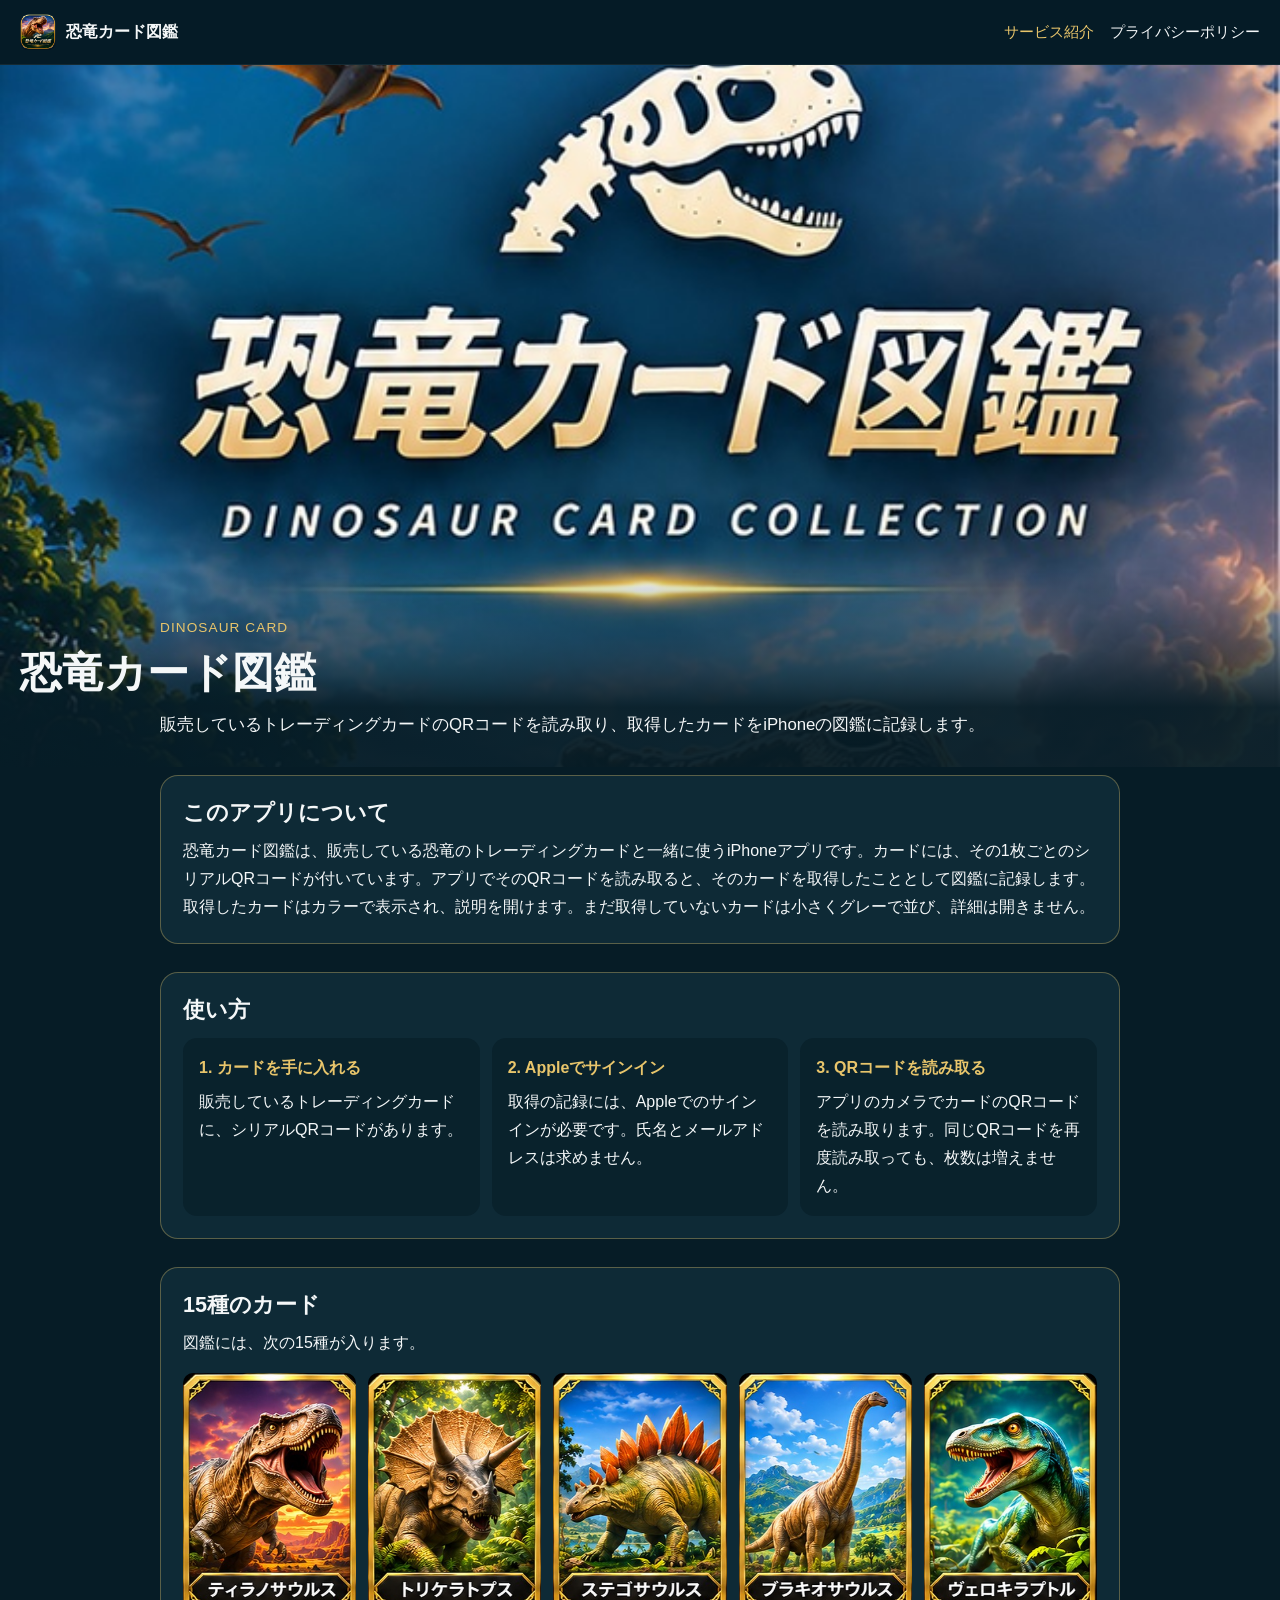
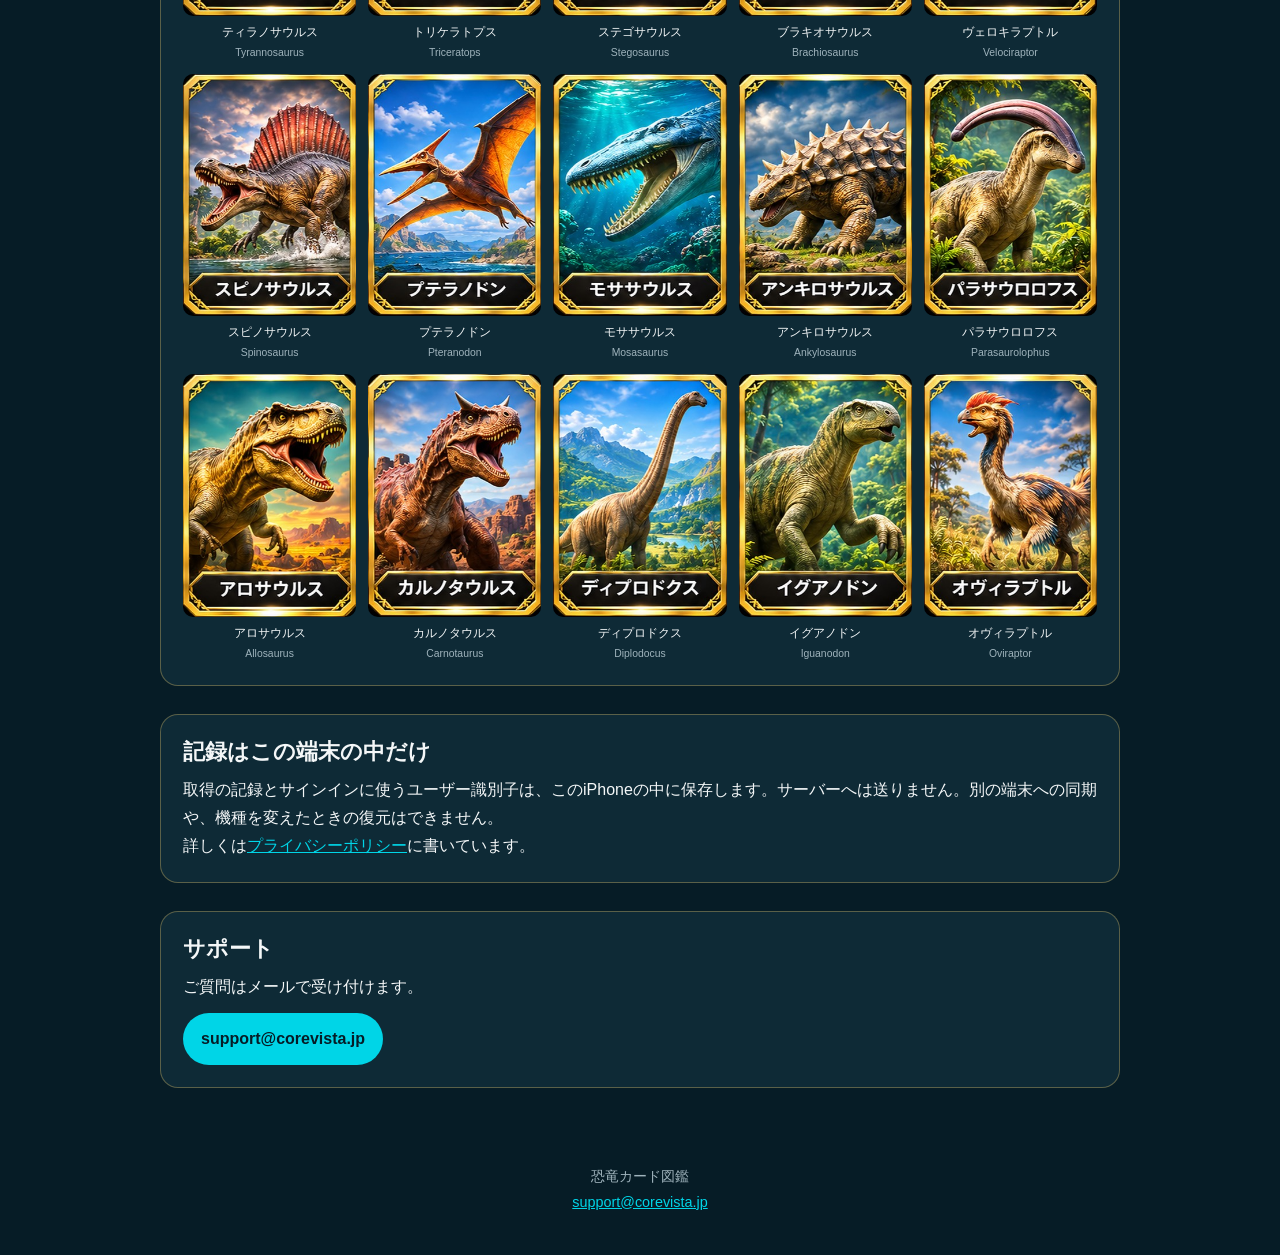
==== index.html @ 26ca5046 "Add the service introduction and privacy policy pages. These pages explain the trading-card QR flow " ====
<!DOCTYPE html>
<html lang="ja">
<head>
  <meta charset="utf-8">
  <meta name="viewport" content="width=device-width, initial-scale=1">
  <title>恐竜カード図鑑</title>
  <meta name="description" content="販売している恐竜トレーディングカードのQRコードを読み取り、取得したカードをiPhoneの図鑑に記録するアプリです。">
  <link rel="icon" href="images/icon.png">
  <link rel="stylesheet" href="style.css">
</head>
<body>
  <header class="site-header">
    <a class="brand" href="index.html">
      <img src="images/icon.png" alt="">
      恐竜カード図鑑
    </a>
    <nav>
      <a href="index.html" aria-current="page">サービス紹介</a>
      <a href="privacy.html">プライバシーポリシー</a>
    </nav>
  </header>

  <div class="hero">
    <img src="images/hero.jpg" alt="恐竜カード図鑑のキービジュアル。ティラノサウルスとカードが描かれている。">
    <div class="hero-copy">
      <div>
        <p class="kicker">DINOSAUR CARD</p>
        <h1>恐竜カード図鑑</h1>
        <p class="lead">販売しているトレーディングカードのQRコードを読み取り、取得したカードをiPhoneの図鑑に記録します。</p>
      </div>
    </div>
  </div>

  <main>
    <div class="wrap">
      <section>
        <h2>このアプリについて</h2>
        <p>恐竜カード図鑑は、販売している恐竜のトレーディングカードと一緒に使うiPhoneアプリです。カードには、その1枚ごとのシリアルQRコードが付いています。アプリでそのQRコードを読み取ると、そのカードを取得したこととして図鑑に記録します。</p>
        <p>取得したカードはカラーで表示され、説明を開けます。まだ取得していないカードは小さくグレーで並び、詳細は開きません。</p>
      </section>

      <section>
        <h2>使い方</h2>
        <div class="steps">
          <div class="step">
            <strong>1. カードを手に入れる</strong>
            販売しているトレーディングカードに、シリアルQRコードがあります。
          </div>
          <div class="step">
            <strong>2. Appleでサインイン</strong>
            取得の記録には、Appleでのサインインが必要です。氏名とメールアドレスは求めません。
          </div>
          <div class="step">
            <strong>3. QRコードを読み取る</strong>
            アプリのカメラでカードのQRコードを読み取ります。同じQRコードを再度読み取っても、枚数は増えません。
          </div>
        </div>
      </section>

      <section>
        <h2>15種のカード</h2>
        <p>図鑑には、次の15種が入ります。</p>
        <div class="species">
          <figure><img src="images/01_Tyrannosaurus.jpg" alt="ティラノサウルスのカード"><figcaption>ティラノサウルス<small>Tyrannosaurus</small></figcaption></figure>
          <figure><img src="images/02_Triceratops.jpg" alt="トリケラトプスのカード"><figcaption>トリケラトプス<small>Triceratops</small></figcaption></figure>
          <figure><img src="images/03_Stegosaurus.jpg" alt="ステゴサウルスのカード"><figcaption>ステゴサウルス<small>Stegosaurus</small></figcaption></figure>
          <figure><img src="images/04_Brachiosaurus.jpg" alt="ブラキオサウルスのカード"><figcaption>ブラキオサウルス<small>Brachiosaurus</small></figcaption></figure>
          <figure><img src="images/05_Velociraptor.jpg" alt="ヴェロキラプトルのカード"><figcaption>ヴェロキラプトル<small>Velociraptor</small></figcaption></figure>
          <figure><img src="images/06_Spinosaurus.jpg" alt="スピノサウルスのカード"><figcaption>スピノサウルス<small>Spinosaurus</small></figcaption></figure>
          <figure><img src="images/07_Pteranodon.jpg" alt="プテラノドンのカード"><figcaption>プテラノドン<small>Pteranodon</small></figcaption></figure>
          <figure><img src="images/08_Mosasaurus.jpg" alt="モササウルスのカード"><figcaption>モササウルス<small>Mosasaurus</small></figcaption></figure>
          <figure><img src="images/09_Ankylosaurus.jpg" alt="アンキロサウルスのカード"><figcaption>アンキロサウルス<small>Ankylosaurus</small></figcaption></figure>
          <figure><img src="images/10_Parasaurolophus.jpg" alt="パラサウロロフスのカード"><figcaption>パラサウロロフス<small>Parasaurolophus</small></figcaption></figure>
          <figure><img src="images/11_Allosaurus.jpg" alt="アロサウルスのカード"><figcaption>アロサウルス<small>Allosaurus</small></figcaption></figure>
          <figure><img src="images/12_Carnotaurus.jpg" alt="カルノタウルスのカード"><figcaption>カルノタウルス<small>Carnotaurus</small></figcaption></figure>
          <figure><img src="images/13_Diplodocus.jpg" alt="ディプロドクスのカード"><figcaption>ディプロドクス<small>Diplodocus</small></figcaption></figure>
          <figure><img src="images/14_Iguanodon.jpg" alt="イグアノドンのカード"><figcaption>イグアノドン<small>Iguanodon</small></figcaption></figure>
          <figure><img src="images/15_Oviraptor.jpg" alt="オヴィラプトルのカード"><figcaption>オヴィラプトル<small>Oviraptor</small></figcaption></figure>
        </div>
      </section>

      <section>
        <h2>記録はこの端末の中だけ</h2>
        <p>取得の記録とサインインに使うユーザー識別子は、このiPhoneの中に保存します。サーバーへは送りません。別の端末への同期や、機種を変えたときの復元はできません。</p>
        <p>詳しくは<a href="privacy.html">プライバシーポリシー</a>に書いています。</p>
      </section>

      <section>
        <h2>サポート</h2>
        <p>ご質問はメールで受け付けます。</p>
        <a class="mail" href="mailto:support@corevista.jp">support@corevista.jp</a>
      </section>
    </div>
  </main>

  <footer class="site-footer">
    <p>恐竜カード図鑑</p>
    <p><a href="mailto:support@corevista.jp">support@corevista.jp</a></p>
  </footer>
</body>
</html>
---- style.css ----
:root {
  --bg: #061c26;
  --elevated: #0e2a36;
  --line: rgba(232, 197, 107, 0.35);
  --accent: #00d5e7;
  --gold: #e8c56b;
  --text: #f4f7f8;
  --muted: #9fb3bc;
  --max: 960px;
  color-scheme: dark;
}

* { box-sizing: border-box; }

html { scroll-behavior: smooth; }

body {
  margin: 0;
  background: var(--bg);
  color: var(--text);
  font-family: "Hiragino Sans", "Hiragino Kaku Gothic ProN", "Yu Gothic", sans-serif;
  line-height: 1.75;
}

a { color: var(--accent); }

img { max-width: 100%; display: block; }

.site-header {
  position: sticky;
  top: 0;
  z-index: 2;
  display: flex;
  align-items: center;
  justify-content: space-between;
  gap: 16px;
  padding: 14px 20px;
  background: rgba(6, 28, 38, 0.92);
  border-bottom: 1px solid rgba(255, 255, 255, 0.06);
  backdrop-filter: blur(12px);
}

.brand {
  display: flex;
  align-items: center;
  gap: 10px;
  color: var(--text);
  text-decoration: none;
  font-weight: 700;
}

.brand img {
  width: 36px;
  height: 36px;
  border-radius: 8px;
}

nav { display: flex; gap: 16px; }

nav a {
  color: var(--text);
  text-decoration: none;
  font-size: 0.95rem;
}

nav a[aria-current="page"] { color: var(--gold); }

.hero { position: relative; }

.hero img {
  width: 100%;
  height: min(78vh, 880px);
  object-fit: cover;
  object-position: center 16%;
}

.hero-copy {
  position: absolute;
  left: 0;
  right: 0;
  bottom: 0;
  padding: 48px 20px 28px;
  background: linear-gradient(transparent, rgba(6, 28, 38, 0.95) 70%);
}

.hero-copy p,
.wrap { max-width: var(--max); margin-left: auto; margin-right: auto; }

.kicker {
  margin: 0 0 6px;
  color: var(--gold);
  font-size: 0.85rem;
  letter-spacing: 0.08em;
}

h1, h2, h3 { line-height: 1.35; }

h1 { margin: 0 0 8px; font-size: clamp(1.8rem, 4vw, 2.6rem); }

.lead { margin: 0; font-size: 1.05rem; }

main { padding: 8px 20px 48px; }

.wrap > * + * { margin-top: 28px; }

section {
  padding: 22px;
  background: var(--elevated);
  border: 1px solid var(--line);
  border-radius: 18px;
}

h2 { margin: 0 0 10px; font-size: 1.35rem; }

h3 { margin: 18px 0 6px; font-size: 1.05rem; }

p, li { margin: 0; }

ul, ol { margin: 10px 0 0; padding-left: 1.2em; }

li + li { margin-top: 6px; }

.steps {
  display: grid;
  grid-template-columns: repeat(3, 1fr);
  gap: 12px;
  margin-top: 14px;
}

.step {
  padding: 16px;
  border-radius: 14px;
  background: rgba(6, 28, 38, 0.55);
}

.step strong {
  display: block;
  margin-bottom: 6px;
  color: var(--gold);
}

.species {
  display: grid;
  grid-template-columns: repeat(5, 1fr);
  gap: 12px;
  margin-top: 16px;
}

.species figure { margin: 0; }

.species img {
  width: 100%;
  border-radius: 10px;
  background: #041820;
}

.species figcaption {
  margin-top: 6px;
  font-size: 0.78rem;
  text-align: center;
}

.species small {
  display: block;
  color: var(--muted);
}

.mail {
  display: inline-block;
  margin-top: 12px;
  padding: 12px 18px;
  border-radius: 999px;
  background: var(--accent);
  color: #061c26;
  font-weight: 700;
  text-decoration: none;
}

.site-footer {
  padding: 28px 20px 40px;
  color: var(--muted);
  font-size: 0.9rem;
  text-align: center;
}

.page-title { padding: 28px 20px 0; }

.page-title .wrap h1 { font-size: clamp(1.6rem, 3vw, 2.1rem); }

.updated { color: var(--muted); font-size: 0.9rem; }

@media (max-width: 800px) {
  .species { grid-template-columns: repeat(3, 1fr); }
  .steps { grid-template-columns: 1fr; }
}

@media (max-width: 520px) {
  .site-header { align-items: flex-start; flex-direction: column; }
  .species { grid-template-columns: repeat(2, 1fr); }
  .hero img { height: 68vh; }
}
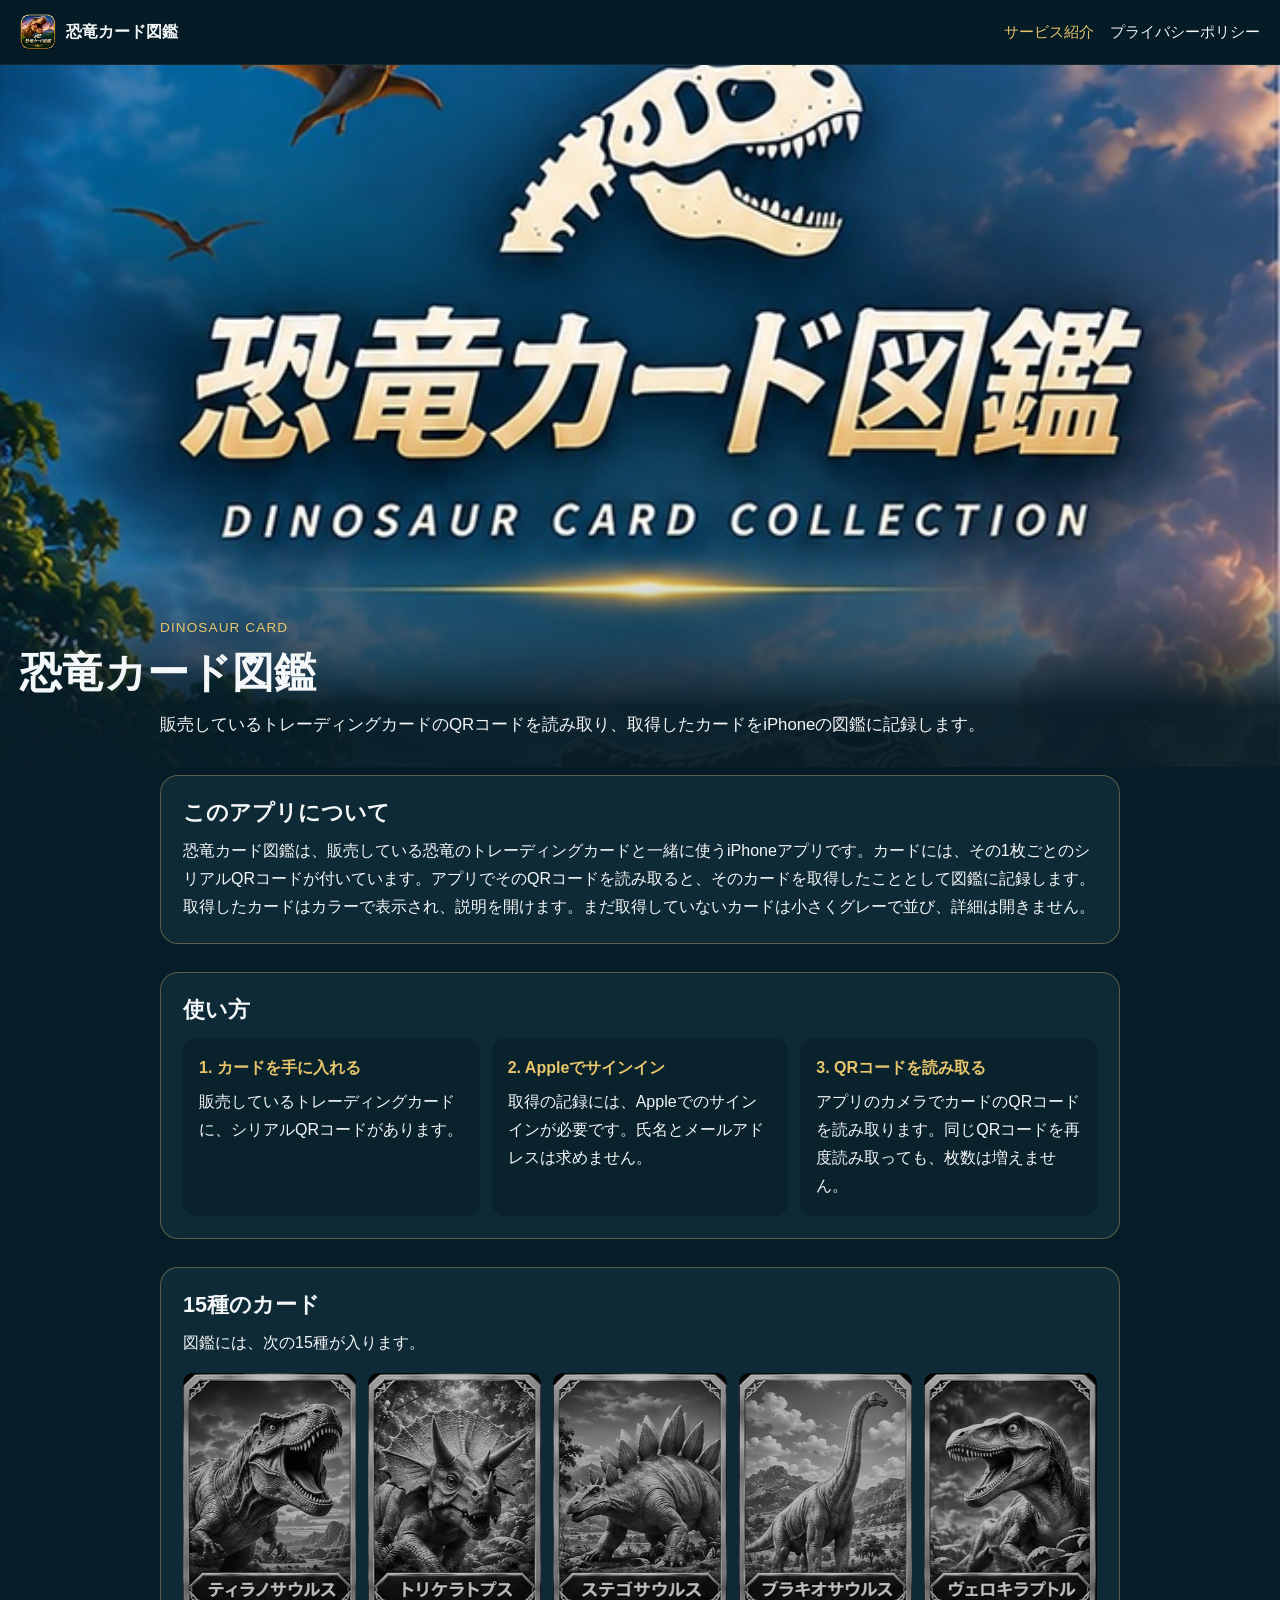
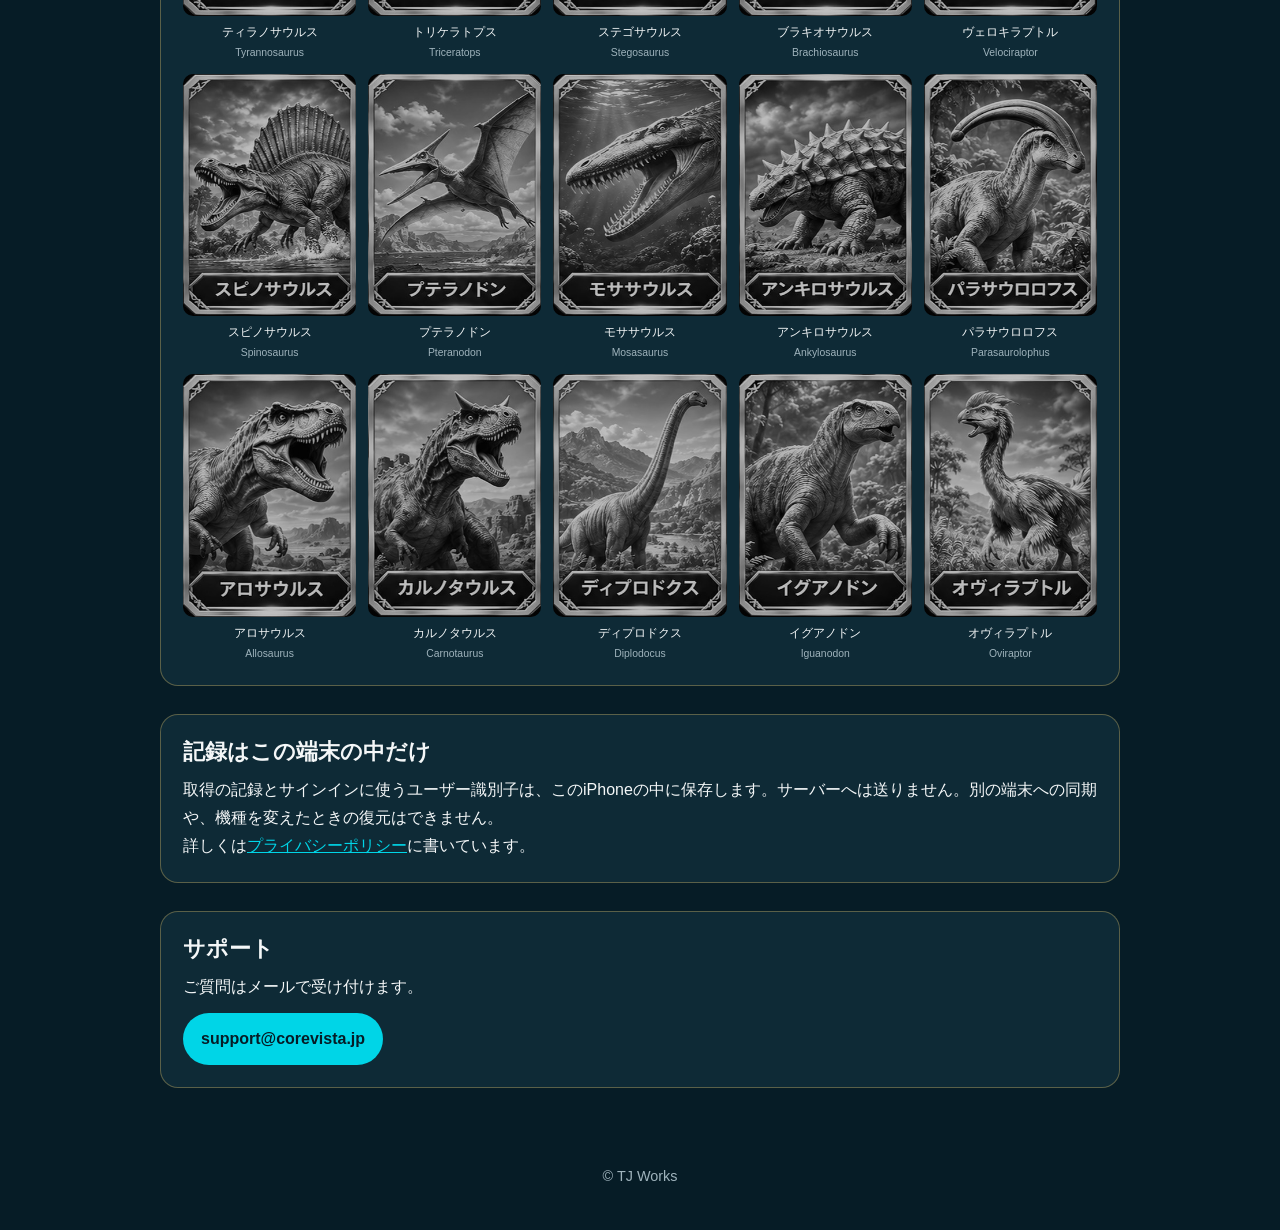
==== commit 304017d1: "Replace the service page footer with a TJ Works copyright. The title and support address at the bott" ====
--- a/index.html
+++ b/index.html
@@ -94,8 +94,7 @@
   </main>
 
   <footer class="site-footer">
-    <p>恐竜カード図鑑</p>
-    <p><a href="mailto:support@corevista.jp">support@corevista.jp</a></p>
+    <p>© TJ Works</p>
   </footer>
 </body>
 </html>
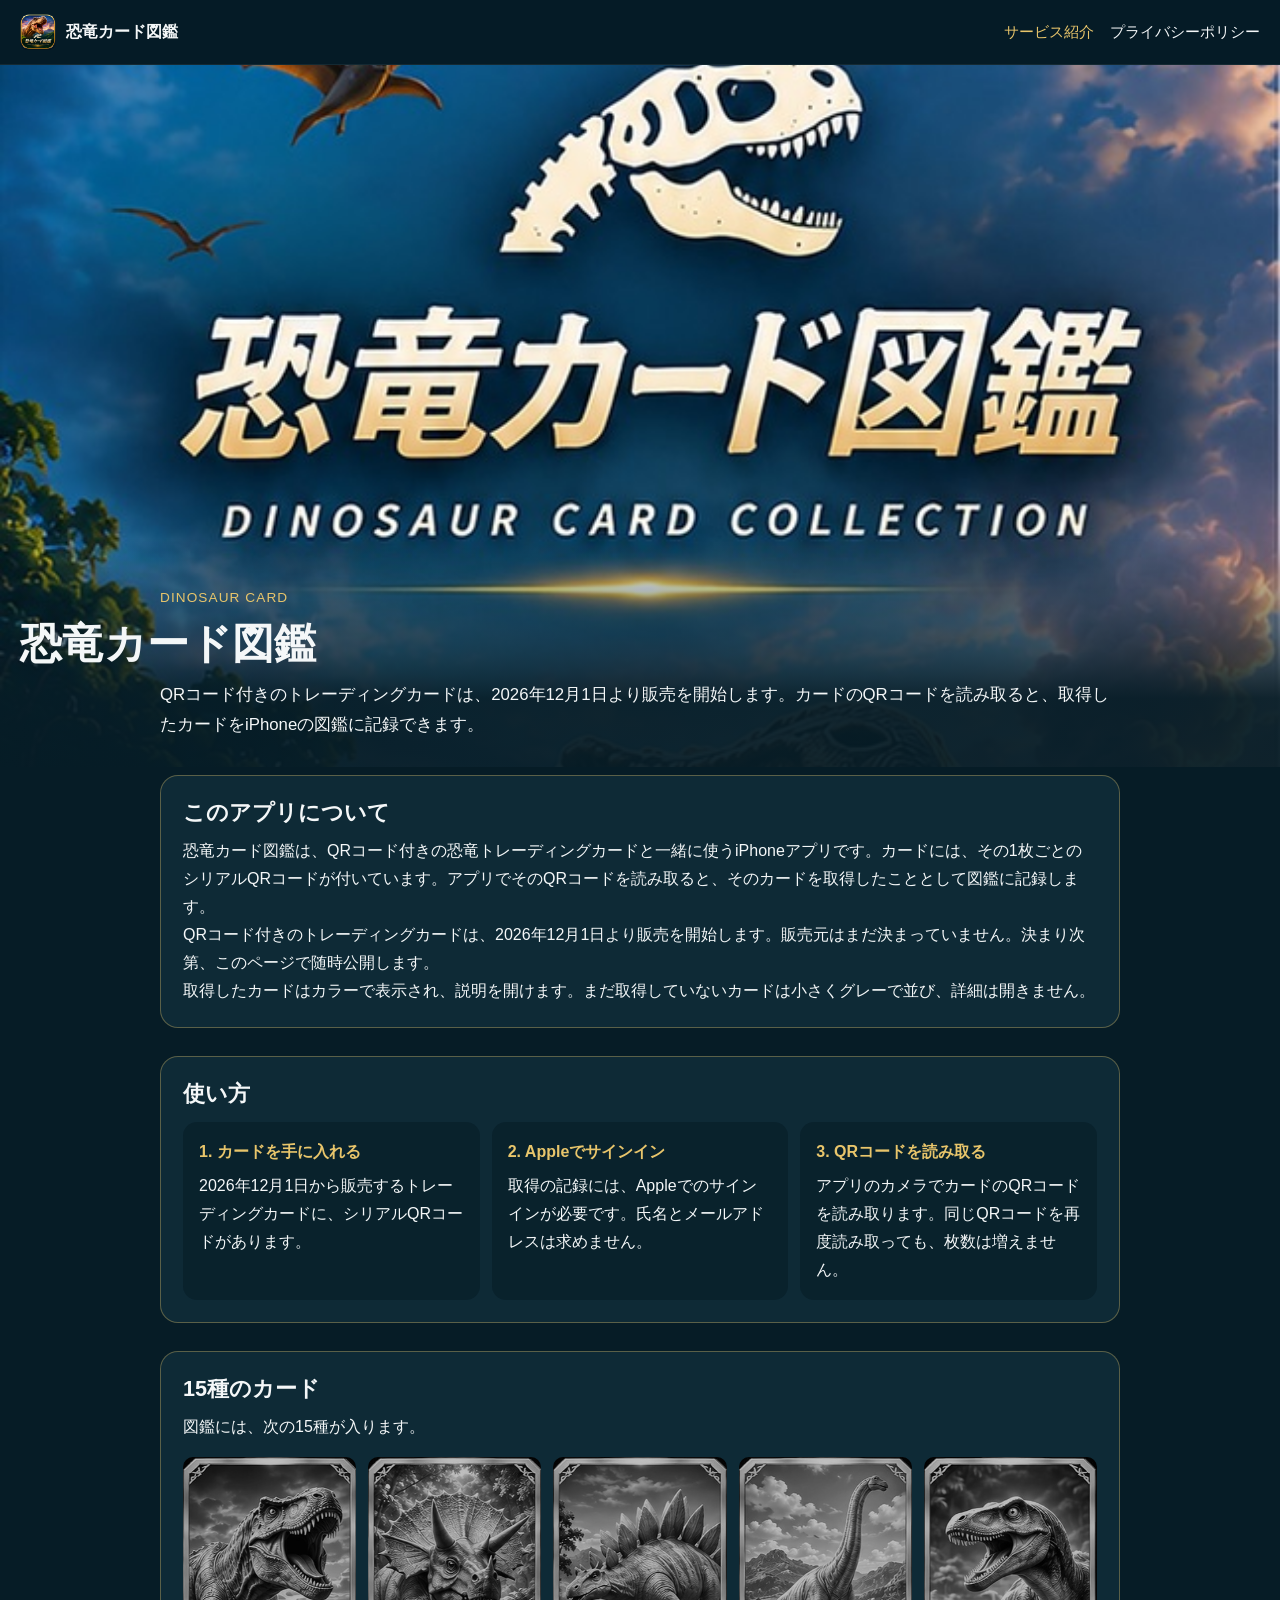
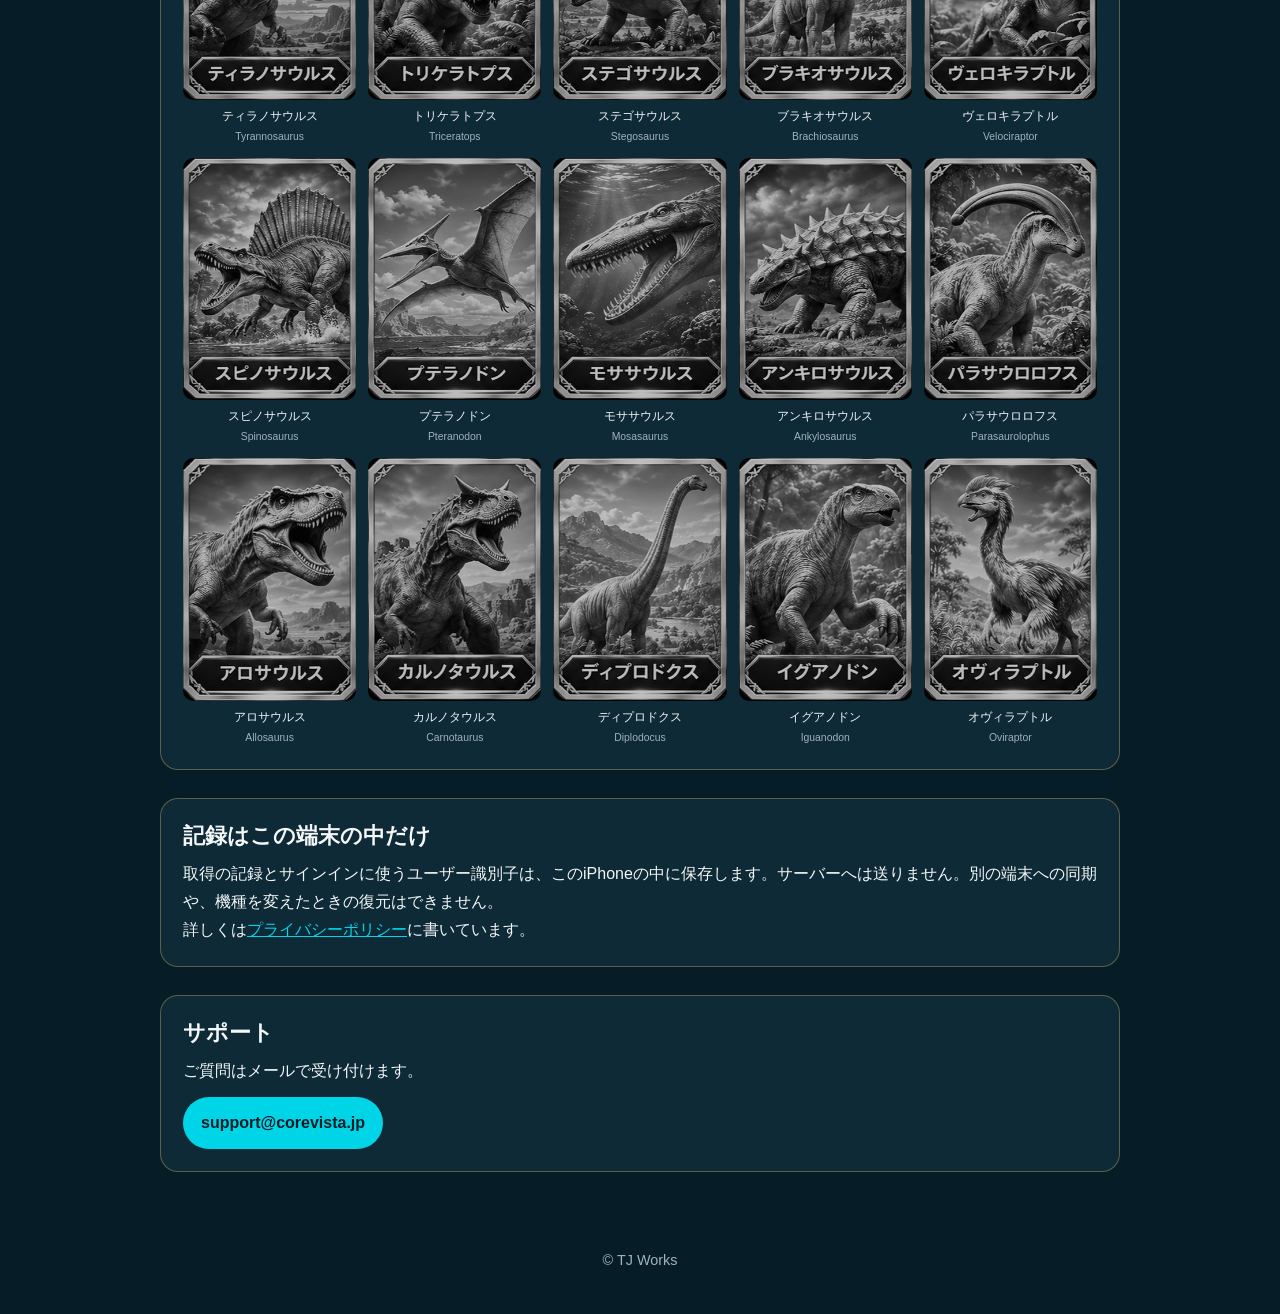
==== commit 792daac9: "State that QR trading cards go on sale on December 1, 2026. The seller is not decided yet and will b" ====
--- a/index.html
+++ b/index.html
@@ -4,7 +4,7 @@
   <meta charset="utf-8">
   <meta name="viewport" content="width=device-width, initial-scale=1">
   <title>恐竜カード図鑑</title>
-  <meta name="description" content="販売している恐竜トレーディングカードのQRコードを読み取り、取得したカードをiPhoneの図鑑に記録するアプリです。">
+  <meta name="description" content="QRコード付きの恐竜トレーディングカードは2026年12月1日より販売を開始します。アプリでQRコードを読み取り、取得したカードを図鑑に記録します。">
   <link rel="icon" href="images/icon.png">
   <link rel="stylesheet" href="style.css">
 </head>
@@ -26,7 +26,7 @@
       <div>
         <p class="kicker">DINOSAUR CARD</p>
         <h1>恐竜カード図鑑</h1>
-        <p class="lead">販売しているトレーディングカードのQRコードを読み取り、取得したカードをiPhoneの図鑑に記録します。</p>
+        <p class="lead">QRコード付きのトレーディングカードは、2026年12月1日より販売を開始します。カードのQRコードを読み取ると、取得したカードをiPhoneの図鑑に記録できます。</p>
       </div>
     </div>
   </div>
@@ -35,7 +35,8 @@
     <div class="wrap">
       <section>
         <h2>このアプリについて</h2>
-        <p>恐竜カード図鑑は、販売している恐竜のトレーディングカードと一緒に使うiPhoneアプリです。カードには、その1枚ごとのシリアルQRコードが付いています。アプリでそのQRコードを読み取ると、そのカードを取得したこととして図鑑に記録します。</p>
+        <p>恐竜カード図鑑は、QRコード付きの恐竜トレーディングカードと一緒に使うiPhoneアプリです。カードには、その1枚ごとのシリアルQRコードが付いています。アプリでそのQRコードを読み取ると、そのカードを取得したこととして図鑑に記録します。</p>
+        <p>QRコード付きのトレーディングカードは、2026年12月1日より販売を開始します。販売元はまだ決まっていません。決まり次第、このページで随時公開します。</p>
         <p>取得したカードはカラーで表示され、説明を開けます。まだ取得していないカードは小さくグレーで並び、詳細は開きません。</p>
       </section>
 
@@ -44,7 +45,7 @@
         <div class="steps">
           <div class="step">
             <strong>1. カードを手に入れる</strong>
-            販売しているトレーディングカードに、シリアルQRコードがあります。
+            2026年12月1日から販売するトレーディングカードに、シリアルQRコードがあります。
           </div>
           <div class="step">
             <strong>2. Appleでサインイン</strong>
